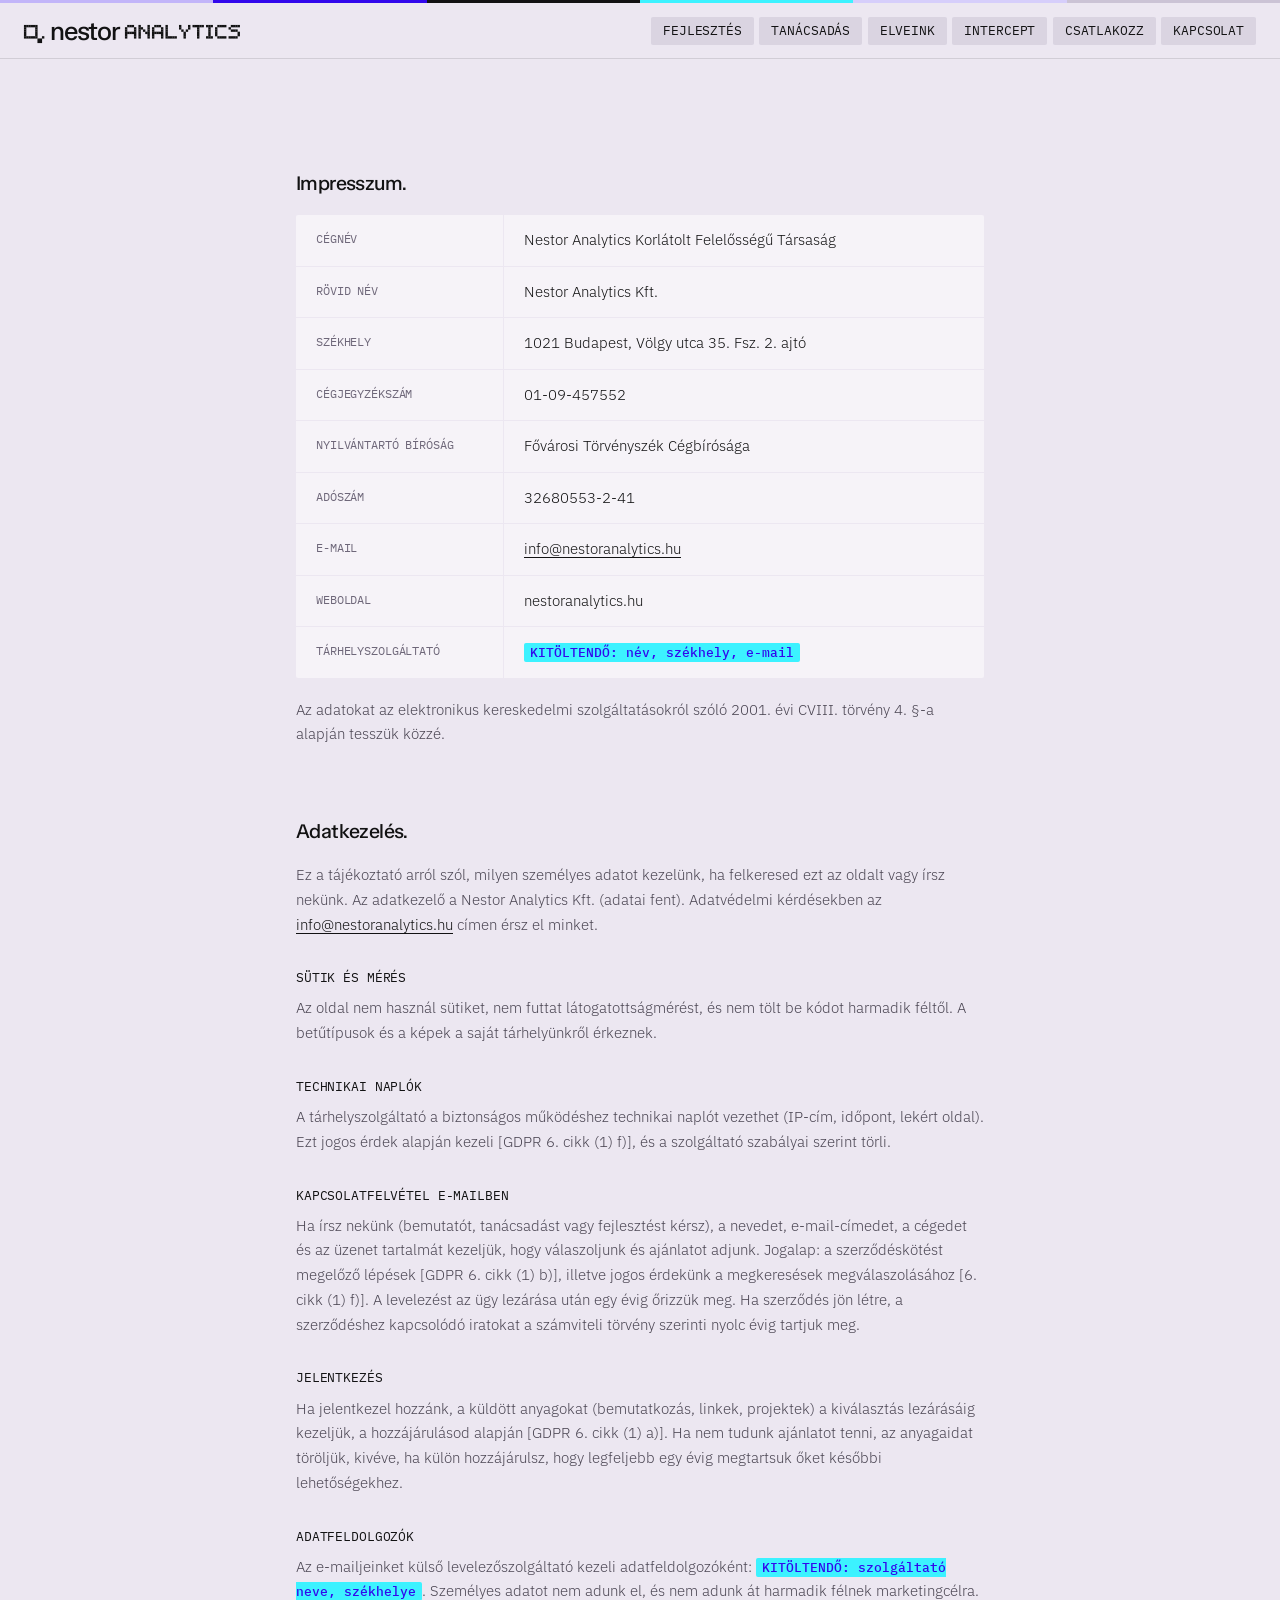
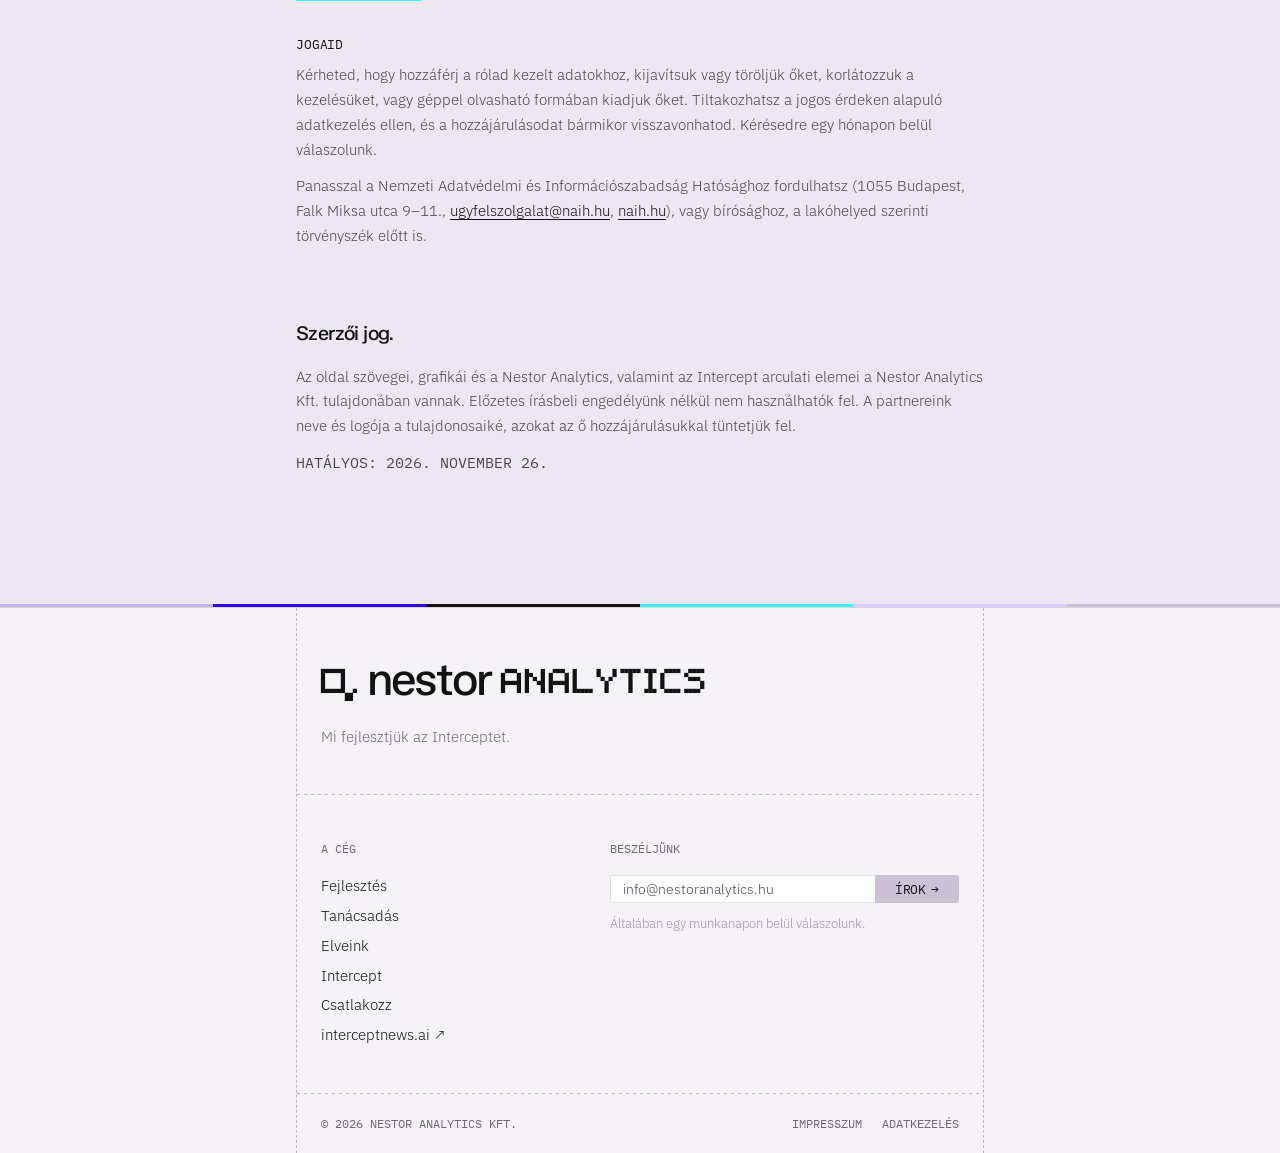
==== impresszum.html @ 0d9c0c04 "Nestor Analytics website preview Co-Authored-By: Claude Opus 5.5 <noreply@anthropic.com>" ====
<!doctype html>
<html lang="hu">
<head>
<meta charset="utf-8">
<meta name="robots" content="noindex, nofollow">
<meta name="viewport" content="width=device-width, initial-scale=1">
<title>Impresszum és adatkezelés · Nestor Analytics</title>
<meta name="description" content="A Nestor Analytics Kft. cégadatai, impresszuma és adatkezelési tájékoztatója.">
<link rel="icon" href="assets/nestor-mark.svg">
<style>
@font-face{font-family:"TASA Orbiter";src:url(assets/fonts/TASAOrbiter-Regular.ttf);font-weight:400}
@font-face{font-family:"TASA Orbiter";src:url(assets/fonts/TASAOrbiter-Medium.ttf);font-weight:500}
@font-face{font-family:"IBM Plex Sans";src:url(assets/fonts/IBMPlexSans-Light.ttf);font-weight:300}
@font-face{font-family:"IBM Plex Sans";src:url(assets/fonts/IBMPlexSans-Regular.ttf);font-weight:400}
@font-face{font-family:"IBM Plex Sans";src:url(assets/fonts/IBMPlexSans-Medium.ttf);font-weight:500}
@font-face{font-family:"IBM Plex Mono";src:url(assets/fonts/IBMPlexMono-Regular.ttf);font-weight:400}
@font-face{font-family:"IBM Plex Mono";src:url(assets/fonts/IBMPlexMono-Medium.ttf);font-weight:500}
@font-face{font-family:"Barlow";src:url(assets/fonts/Barlow-Medium.ttf);font-weight:500}
@font-face{font-family:"Barlow";src:url(assets/fonts/Barlow-SemiBold.ttf);font-weight:600}

:root{
  color-scheme:light;
  --page:#ECE7F1;          /* N300 lavender — the page ground */
  --card:#F6F3F8;          /* N200 */
  --white:#fff;
  --rule:#CBC3D5;          /* N400 */
  --chip:rgba(170,161,182,.28);
  --ink:#121213;           /* offblack */
  --ink-2:#4A4552;
  --ink-3:#6E6779;
  --ink-4:#9A93A6;
  --blue:#3208EC;
  --blue-bright:#2B00FF;
  --blue-100:#EBE6FD;--blue-200:#D6CEFB;--blue-300:#C2B5F9;--blue-500:#9984F6;--blue-700:#7052F2;
  --cyan:#3CF2FF;
  --display:"TASA Orbiter",system-ui,sans-serif;
  --sans:"IBM Plex Sans",system-ui,sans-serif;
  --mono:"IBM Plex Mono",ui-monospace,monospace;
  --col:43rem;            /* 40rem of content + 1.5rem gutters, as labs.baseten.co --content */
  --border:rgba(18,18,19,.12);
  --dash:rgba(18,18,19,.26);
  --hover:#F1EDF5;         /* between page and card, like Baseten #F0EFEB */
  --r:2px;
  --ease:cubic-bezier(.2,.7,.2,1);
}
*{box-sizing:border-box;margin:0;padding:0}
html{scroll-behavior:smooth;-webkit-text-size-adjust:100%}
body{background:var(--page);color:var(--ink);font:300 16px/1.5 var(--sans);-webkit-font-smoothing:antialiased;min-height:100vh;display:flex;flex-direction:column}
a{color:inherit}
::selection{background:var(--cyan);color:var(--blue)}
.col{width:100%;max-width:var(--col);margin:0 auto;padding:0 1.5rem}

/* ---------- colour stripe ---------- */
.stripe{display:grid;grid-template-columns:repeat(6,1fr);height:3px}
.stripe i:nth-child(1){background:var(--blue-300)}
.stripe i:nth-child(2){background:var(--blue)}
.stripe i:nth-child(3){background:var(--ink)}
.stripe i:nth-child(4){background:var(--cyan)}
.stripe i:nth-child(5){background:var(--blue-200)}
.stripe i:nth-child(6){background:var(--rule)}

/* ---------- header ---------- */
header{position:sticky;top:0;z-index:40;background:var(--page)}
.bar{display:flex;align-items:center;justify-content:space-between;gap:1rem;height:3.5rem;padding:0 1.5rem;border-bottom:1px solid transparent;transition:border-color .3s}
header.scrolled .bar{border-bottom-color:var(--border)}
.bar .mark{--F:26px;display:flex;opacity:0;transform:translateY(-4px);transition:opacity .35s var(--ease),transform .35s var(--ease);pointer-events:none}
header.scrolled .bar .mark{opacity:1;transform:none;pointer-events:auto}
.bar nav ul{display:flex;gap:.35rem;list-style:none}
.bar .btn,.intro .links .btn{padding:7.5px 12px}
.bar nav{opacity:0;transition:opacity .35s var(--ease);pointer-events:none}
header.scrolled .bar nav{opacity:1;pointer-events:auto}

/* ---------- buttons / chips ---------- */
.btn{display:inline-flex;align-items:center;gap:.3125rem;padding:7.5px 20px;border-radius:var(--r);font:400 13px/1 var(--mono);letter-spacing:-.01em;text-transform:uppercase;text-decoration:none;color:var(--ink);background:var(--white);border:0;cursor:pointer;transition:background .2s,color .2s}
.btn .arr{transition:transform .25s var(--ease)}
.btn:hover{background:var(--blue);color:var(--white)}
.btn:hover .arr{transform:translateX(3px)}
.btn.chip{background:var(--chip)}
.btn.chip:hover{background:var(--blue);color:#fff}
.btn.signal{background:var(--cyan);color:var(--blue);font-weight:500}
.btn.signal:hover{background:var(--blue);color:var(--cyan)}
.btn.ghost{background:transparent}
.btn.ghost:hover{background:var(--chip);color:var(--ink)}

/* ---------- hero ---------- */
.hero{padding:12.5rem 0 10rem}
.word{display:flex;align-items:flex-end;gap:calc(var(--F)*.22);user-select:none;text-decoration:none;color:var(--ink)}
.hero .word{--F:min(132px,10.3vw);justify-content:center;padding:0 1.5rem;margin-bottom:8rem}
.word .lc{font:500 var(--F)/1 var(--display);letter-spacing:-.045em;color:var(--ink);transform:translateY(calc(var(--F)*.03))}
.word svg{height:calc(var(--F)*.52);width:auto;display:block;overflow:visible;margin-bottom:calc(var(--F)*.185);flex:none}
.word svg.pm{height:calc(var(--F)*.52*8/6);margin-bottom:calc(var(--F)*(.185 - .52/3))}
.word svg rect{transform-box:fill-box;transform-origin:center}
.word .lc{flex:none}
.word svg rect{fill:var(--ink);transition:fill .5s}
.word svg rect.on{opacity:1}
.word svg rect.lit{fill:var(--blue)}
.word svg rect.sig{fill:var(--cyan)}
/* justified body text, with Hungarian hyphenation so the gaps stay even */
.intro p,.lede,.card .more p,.step .body,.pbody .l,.pcard span.plain{text-align:justify;hyphens:auto;-webkit-hyphens:auto}
.intro p{font-size:1.1875rem;line-height:1.5rem;letter-spacing:.0095px;color:rgba(18,18,19,.55);font-weight:300}
.intro p+p{margin-top:1.25rem}
.intro p a{color:rgba(18,18,19,.8);text-underline-offset:3px;text-decoration-thickness:1px;transition:color .2s}
.intro p a:hover{color:var(--blue)}
.intro .links{display:flex;flex-wrap:wrap;gap:.5rem;margin-top:2.5rem}

/* ---------- sections ---------- */
section.block{padding:6rem 0}
.title{font:500 1.25rem/1.2 var(--display);letter-spacing:-.03em;margin-bottom:1.25rem}
.lede{color:var(--ink-3);margin:-.25rem 0 2rem;font-size:15px;line-height:1.6}
/* section separator: a 1px dashed line that drifts sideways, as on labs.baseten.co */
.sep{height:1.5rem;position:relative;overflow:hidden}
.sep span{display:block;height:1px;margin-top:.75rem;width:200%;background-image:repeating-linear-gradient(to right,var(--dash) 0,var(--dash) .1875rem,transparent .1875rem,transparent .4375rem);animation:sepL 28s linear infinite}
.sep.rev span{animation-name:sepR}
@keyframes sepL{from{transform:translateX(0)}to{transform:translateX(-50%)}}
@keyframes sepR{from{transform:translateX(-50%)}to{transform:translateX(0)}}

/* work cards */
.cards{display:grid;gap:1px}
.card{background:var(--card);border-radius:var(--r);display:grid;grid-template-rows:auto 1fr auto;gap:1.5rem;min-height:9.6875rem;padding:20px 24px;text-decoration:none;cursor:pointer;border:0;text-align:left;font:inherit;color:inherit;width:100%;transition:background .25s}
.card:hover,.card[aria-expanded=true]{background:var(--hover)}
.card .top{display:flex;justify-content:space-between;align-items:flex-start}
.num{font:400 12px/1.5 var(--mono);letter-spacing:-.01em;color:rgba(18,18,19,.3)}
.thumbs{display:flex;gap:2px}
.thumbs canvas{width:16px;height:16px;image-rendering:pixelated;display:block}
.card h3{font:400 1.0625rem/1.25 var(--sans);letter-spacing:-.02em;align-self:end;transition:color .2s;margin-bottom:.5rem}
.card:hover h3{color:var(--blue)}
.card .sub{font-size:14.5px;line-height:1.5;color:var(--ink-3);margin-top:.35rem;max-width:34rem}
.card .sub b{font:500 11.5px/1 var(--mono);text-transform:uppercase;color:var(--blue);margin-right:.45rem;letter-spacing:.02em}
.meta{font:400 12px/1.3 var(--mono);letter-spacing:-.01em;text-transform:uppercase;color:rgba(18,18,19,.42);display:flex;gap:.5rem;align-items:center}
.meta .plus{margin-left:auto;font-size:15px;transition:transform .3s var(--ease);color:var(--ink-3)}
.card[aria-expanded=true] .plus{transform:rotate(45deg)}
.card .more{display:grid;grid-template-rows:0fr;transition:grid-template-rows .4s var(--ease)}
.card .more>div{overflow:hidden}
.card .more p{font-size:15px;line-height:1.6;color:var(--ink-2);max-width:34rem;padding-top:.25rem}
.card[aria-expanded=true] .more{grid-template-rows:1fr}
.after{margin-top:1.25rem}

/* principles timeline */
.tl{position:relative;padding-left:0}
.tl::before{content:"";position:absolute;left:19.5px;top:2.5rem;bottom:2.5rem;border-left:1px dashed var(--dash)}
.step{position:relative;display:grid;grid-template-columns:2.5rem 1fr;gap:1.25rem;padding:0 0 9rem}
.step:last-child{padding-bottom:3rem}
.badge{width:2.5rem;height:2.5rem;display:flex;align-items:center;justify-content:center;background:var(--rule);font:400 12px/1 var(--mono);color:var(--ink-3);position:relative;z-index:1;border-radius:var(--r);transition:background .35s,color .35s}
.step.active .badge{background:var(--cyan);color:var(--blue);font-weight:500}
.step h4{font:400 16px/1.4 var(--mono);text-transform:uppercase;letter-spacing:-.01em;color:var(--ink-4);padding-top:.55rem;transition:color .35s}
.step.active h4{color:var(--ink)}
.step .body{font-size:1.0625rem;line-height:1.65;color:var(--ink-2);max-width:27rem;margin-top:1.25rem;min-height:7rem}
.step .body span{opacity:0;filter:blur(3px);transition:opacity .45s,filter .45s;display:inline}
.step.active .body span{opacity:1;filter:none}

/* partners */
.partners{display:grid;grid-template-columns:repeat(3,1fr);gap:1px}
.pcard{background:var(--card);border-radius:var(--r);padding:20px 24px;min-height:9.6875rem;display:flex;flex-direction:column;justify-content:space-between;transition:background .25s}
.pcard:hover{background:var(--hover)}
.pcard b{font:400 13px/1.35 var(--mono);text-transform:uppercase;letter-spacing:-.01em}
.pcard span{font:400 12px/1 var(--mono);text-transform:uppercase;color:var(--ink-4)}
.jobs{display:grid;grid-template-columns:1fr 1fr;gap:1px}
/* partner cards: small black mark on top, name and field below */
.plogo{display:flex;align-items:flex-start;height:40px}
.plogo img{display:block;width:auto}
.solid{filter:brightness(0)}
.knock{filter:grayscale(1) contrast(12);mix-blend-mode:multiply}
.crop{display:block;height:calc(var(--dh)*1px);width:calc(var(--dh)*var(--cw)/var(--ch)*1px);background-image:var(--src);background-repeat:no-repeat;
  background-size:calc(var(--w)*var(--dh)/var(--ch)*1px) auto;background-position:calc(var(--x)*var(--dh)/var(--ch)*-1px) calc(var(--y)*var(--dh)/var(--ch)*-1px)}
.pname{display:flex;flex-direction:column;gap:.5rem}
.pcard .pname span{line-height:1.35}
.pmore{grid-column:1/-1;flex-direction:row;align-items:flex-end;justify-content:space-between;gap:2rem}
/* one square per organisation we have worked with: a quiet crowd, now and then one lights up */
.pfield{display:grid;grid-auto-rows:6px;gap:4px;flex:none}
.pfield i{display:block;width:6px;height:6px;border-radius:1px;background:rgba(18,18,19,.09);transition:background-color .6s}
.pfield i.t1{background:rgba(18,18,19,.18)}
.pfield i.t2{background:rgba(18,18,19,.36)}
.pfield i.t3{background:var(--ink)}
.pfield i.on{background:var(--blue);transition:none}
.pfield i.sig{background:var(--cyan);transition:none}
.pplus{display:grid;grid-template-columns:repeat(3,6px);grid-template-rows:repeat(3,6px);height:40px;align-content:start}
.pplus b{background:var(--ink)}
.pplus b:nth-child(1){grid-area:1/2}.pplus b:nth-child(2){grid-area:2/1}.pplus b:nth-child(3){grid-area:2/2;background:var(--blue)}.pplus b:nth-child(4){grid-area:2/3}.pplus b:nth-child(5){grid-area:3/2}
.jobs a.pcard{text-decoration:none;color:inherit}
.jobs a.pcard:hover b{color:var(--blue)}
.pcard span.plain{font:300 14.5px/1.5 var(--sans);text-transform:none;color:var(--ink-2)}
/* consulting card: one price, one line, one button */
.cons{background:var(--white);border-radius:var(--r);margin:0 -1.5rem;padding:24px 36px 32px;position:relative}
.ctop{display:flex;justify-content:space-between;align-items:center;font:400 12px/1 var(--mono);text-transform:uppercase;color:var(--ink-3)}
.cpx{display:grid;grid-template-columns:8px 8px;grid-template-rows:8px 8px;gap:0}
.cpx b{background:var(--ink)}
.cpx b:nth-child(1){grid-area:1/1}.cpx b:nth-child(2){grid-area:2/2;background:var(--blue)}.cpx b:nth-child(3){display:none}
.cprice{display:flex;align-items:baseline;gap:.5rem;margin:2.75rem 0 1rem}
.cprice strong{font:500 4.25rem/1 var(--display);letter-spacing:-.04em}
.cprice span{font:400 14px/1 var(--mono);color:var(--ink-3)}
.cdesc{font-size:15px;line-height:1.6;color:var(--ink-2);max-width:30rem}
.cmain{display:grid;grid-template-columns:1fr auto;gap:2rem;align-items:center;padding-bottom:1.75rem;border-bottom:1px solid var(--border);margin-bottom:1.25rem}
.route{width:272px;height:120px;display:block;shape-rendering:crispEdges}
.route rect{fill:var(--ink)}
.route rect.t1{fill:rgba(18,18,19,.28)}
.route rect.t2{fill:rgba(18,18,19,.55)}
.route rect.ln{fill:var(--blue)}
.route rect.dot{fill:var(--cyan)}
.cbtn{width:100%;justify-content:space-between;padding:11px 20px}

/* product block */
.prod{max-width:58rem;margin:0 auto;padding:0 1.5rem}
.panel{background:var(--white);border-radius:var(--r);overflow:hidden}
.phead{background:var(--blue);color:#fff;position:relative;display:flex;justify-content:space-between;align-items:center;gap:1.5rem;padding:56px 36px}
.phead .px{position:absolute;width:8px;height:8px;background:var(--cyan)}
.phead .px.a{top:12px;left:12px}.phead .px.b{bottom:12px;right:12px}
.phead h3{font:500 1.25rem/1.2 var(--display);letter-spacing:-.03em}
.phead p{font-size:14px;color:rgba(255,255,255,.75);margin-top:.5rem}
.phead .btn{background:#fff;color:var(--blue)}
.phead .btn:hover{background:var(--cyan)}
.pstripe{display:grid;grid-template-columns:1fr 1fr 1fr 1fr 1fr 1fr;height:3px}
.pstripe i:nth-child(2){background:var(--cyan)}.pstripe i:nth-child(5){background:var(--blue-300)}
.pbody{display:grid;grid-template-columns:1fr 1fr}
.pbody .l{padding:32px 36px;font-size:15px;line-height:1.65;color:var(--ink-2);border-right:1px solid var(--page)}
.spec{display:grid;grid-template-columns:9rem 1fr}
.spec dt,.spec dd{padding:1rem 1.25rem;border-bottom:1px solid var(--page);font-size:14.5px}
.spec dt{font:400 12px/1.5 var(--mono);text-transform:uppercase;color:var(--ink-3);border-right:1px solid var(--page);padding-top:1.15rem}
.spec dd{color:var(--ink);line-height:1.55}
.lnote{display:block;margin-top:1rem;font:400 12px/1.5 var(--mono);text-transform:uppercase;color:var(--ink-3)}
.stack{display:flex;flex-wrap:wrap;gap:.35rem;margin-top:.9rem}
.stack span{font:400 11.5px/1 var(--mono);padding:.35rem .5rem;border-radius:var(--r);background:var(--page);color:var(--ink-2)}
.pfoot{grid-column:2;display:flex;gap:.5rem;padding:16px 20px}

/* ---------- Intercept block: a small copy of the interceptnews.ai hero (Blue field of 20 px tiles,
   white wordmark, TASA headline, white pill with the pixel arrow), sized to this page's frame ---------- */
.ix{position:relative;background:var(--blue);color:#fff;border-radius:var(--r);overflow:hidden;padding:32px 40px 40px;min-height:34rem;display:flex;flex-direction:column}
.ix-field{position:absolute;inset:0;width:100%;height:100%;display:block}
.ix>*:not(.ix-field){position:relative}
.ix-top{display:flex;align-items:center;justify-content:space-between}
.ix-logo{height:20px;width:auto;display:block}
.ix-site{font:500 12px/1 var(--mono);text-transform:uppercase;letter-spacing:.02em;color:rgba(255,255,255,.75);text-decoration:none}
.ix-site:hover{color:#fff}
.ix-h{font:500 clamp(2.6rem,7.4vw,4.75rem)/.92 var(--display);letter-spacing:-.05em;margin:auto 0 0;padding-top:4rem}
.ix-bottom{display:flex;align-items:flex-end;justify-content:space-between;gap:2rem;margin-top:2.5rem}
.ix-bottom p{font-size:15px;line-height:1.5;max-width:25rem;color:#fff}
.ix-pill{display:inline-flex;align-items:center;gap:12px;flex:none;background:#fff;color:var(--blue);height:44px;padding:0 26px;border-radius:999px;font:600 15px/1 "Barlow",var(--sans);text-transform:uppercase;letter-spacing:.02em;text-decoration:none;transition:background .2s}
.ix-pill:hover{background:var(--cyan)}
.px-arrow{fill:currentColor}

/* ---------- footer ---------- */
footer{margin-top:6rem}
.fgrid{border-top:1px solid var(--border);background:var(--card)}
.fcol{max-width:var(--col);margin:0 auto;border-left:1px dashed var(--dash);border-right:1px dashed var(--dash)}
.frow{padding:48px 24px;background-image:repeating-linear-gradient(to right,var(--dash) 0,var(--dash) .1875rem,transparent .1875rem,transparent .4375rem);background-size:100% 1px;background-repeat:no-repeat;background-position:bottom}
.frow:last-child{background-image:none}
.flogo .ftag{margin-top:24px}
.flogo .word{--F:min(46px,8.4vw)}
.ftag{color:var(--ink-3);font-size:14.5px}
.fcols{display:grid;grid-template-columns:2fr 3fr;gap:56px}
.fcols h5{font:400 12px/1 var(--mono);text-transform:uppercase;color:var(--ink-3);margin-bottom:1.25rem}
.fcols ul{list-style:none;display:grid;gap:.5rem;font-size:14.5px}
.fcols ul a{text-decoration:none;transition:color .2s}
.fcols ul a:hover{color:var(--blue)}
.mailrow{display:flex}
.mailrow a.addr{flex:1;display:flex;align-items:center;padding:0 .75rem;background:var(--white);border:1px solid var(--border);border-right:0;border-radius:var(--r) 0 0 var(--r);font-size:14px;text-decoration:none;color:var(--ink-2)}
.mailrow .btn{background:var(--rule);border-radius:0 var(--r) var(--r) 0}
.mailrow .btn:hover{background:var(--blue)}
.fnote{font-size:12.5px;color:var(--ink-4);margin-top:.65rem}
.flegal{display:flex;gap:1.25rem}
.flegal a{text-decoration:none;color:inherit}
.flegal a:hover{color:var(--blue)}
.fbot{padding-top:24px;padding-bottom:24px;display:flex;justify-content:space-between;font:400 11.5px/1 var(--mono);text-transform:uppercase;color:var(--ink-3)}

/* reveal on scroll */
.rv{opacity:0;transform:translateY(14px);transition:opacity .7s var(--ease),transform .7s var(--ease)}
.rv.in{opacity:1;transform:none}

@media (max-width:720px){
  .hero{padding:3.125rem 0 4rem}
  .fcols{gap:40px}
  .hero .word{margin-bottom:3.5rem}
  .cons{padding:20px 24px 24px}
  .bar nav{display:none}
  .partners,.jobs{grid-template-columns:1fr}
  .pmore{grid-column:auto;flex-direction:column;align-items:stretch}
  .ix{padding:24px 22px 26px;min-height:30rem}
  .ix-bottom{flex-direction:column;align-items:flex-start;gap:1.25rem}
  .cons{padding:1.4rem 1.5rem 1.5rem}
  .cmain{grid-template-columns:1fr;gap:1.5rem}
  .route{width:100%;height:auto;grid-row:1}
  .pcard{min-height:6.5rem}
  .phead{flex-direction:column;align-items:flex-start;padding:3rem 1.5rem}
  .pbody{grid-template-columns:1fr}
  .pbody .l{border-right:0;border-bottom:1px solid var(--page);padding:1.5rem}
  .spec{grid-template-columns:7.5rem 1fr}
  .pfoot{grid-column:1;flex-wrap:wrap}
  .fcols{grid-template-columns:1fr}
  .step{padding-bottom:5rem}
  .intro p{font-size:1.0625rem}
}
@media (prefers-reduced-motion:reduce){
  .sep span{animation:none}

  *{transition:none!important;scroll-behavior:auto!important}
  .rv{opacity:1;transform:none}
  .step .body span{opacity:1;filter:none}
}
</style>

<style>
.legal{padding:7rem 0 2rem}
.legal h1{font:500 1.25rem/1.2 var(--display);letter-spacing:-.03em;margin-bottom:1.25rem}
.legal h2{font:500 1.25rem/1.2 var(--display);letter-spacing:-.03em;margin:4.5rem 0 1.25rem}
.legal h3{font:400 13px/1.35 var(--mono);text-transform:uppercase;letter-spacing:-.01em;margin:2rem 0 .6rem}
.legal p,.legal li{font-size:15px;line-height:1.65;color:var(--ink-2)}
.legal p+p{margin-top:.75rem}
.legal ul{padding-left:1.1rem;margin-top:.5rem}
.legal a{color:var(--ink);text-underline-offset:3px}
.legal a:hover{color:var(--blue)}
.ltab{display:grid;grid-template-columns:13rem 1fr;background:var(--card);border-radius:var(--r)}
.ltab dt,.ltab dd{padding:14px 20px;border-bottom:1px solid var(--page)}
.ltab dt{font:400 12px/1.6 var(--mono);text-transform:uppercase;letter-spacing:-.01em;color:var(--ink-3);border-right:1px solid var(--page)}
.ltab dd{font-size:15px;line-height:1.5}
.ltab dt:nth-last-of-type(1),.ltab dd:last-of-type{border-bottom:0}
.todo{background:var(--cyan);color:var(--blue);padding:1px 6px;border-radius:2px;font:500 13px/1.5 var(--mono)}
.updated{font:400 12px/1 var(--mono);text-transform:uppercase;color:var(--ink-4);margin-top:3.5rem}
@media (max-width:720px){.legal{padding:4rem 0 1rem}.ltab{grid-template-columns:1fr}.ltab dt{border-right:0;border-bottom:0;padding-bottom:0}}
</style>
</head>
<body>
<header id="hdr" class="scrolled">
  <div class="stripe"><i></i><i></i><i></i><i></i><i></i><i></i></div>
  <div class="bar">
    <a class="mark word" href="index.html" aria-label="Nestor Analytics — vissza az elejére"><svg class="pm" aria-hidden="true"></svg><span class="lc" aria-hidden="true">nestor</span><svg class="pa" aria-hidden="true"></svg></a>
    <nav aria-label="Fő navigáció"><ul>
      <li><a class="btn chip" href="index.html#megoldasok">Fejlesztés</a></li>
      <li><a class="btn chip" href="index.html#tanacsadas">Tanácsadás</a></li>
      <li><a class="btn chip" href="index.html#elveink">Elveink</a></li>
      <li><a class="btn chip" href="index.html#intercept">Intercept</a></li>
      <li><a class="btn chip" href="index.html#csatlakozz">Csatlakozz</a></li>
      <li><a class="btn chip" href="index.html#kapcsolat">Kapcsolat</a></li>
    </ul></nav>
  </div>
</header>
<main id="top">
  <article class="legal col">
    <h1>Impresszum.</h1>
    <dl class="ltab">
      <dt>Cégnév</dt><dd>Nestor Analytics Korlátolt Felelősségű Társaság</dd>
      <dt>Rövid név</dt><dd>Nestor Analytics Kft.</dd>
      <dt>Székhely</dt><dd>1021 Budapest, Völgy utca 35. Fsz. 2. ajtó</dd>
      <dt>Cégjegyzékszám</dt><dd>01-09-457552</dd>
      <dt>Nyilvántartó bíróság</dt><dd>Fővárosi Törvényszék Cégbírósága</dd>
      <dt>Adószám</dt><dd>32680553-2-41</dd>
      <dt>E-mail</dt><dd><a href="mailto:info@nestoranalytics.hu">info@nestoranalytics.hu</a></dd>
      <dt>Weboldal</dt><dd>nestoranalytics.hu</dd>
      <dt>Tárhelyszolgáltató</dt><dd><span class="todo">KITÖLTENDŐ: név, székhely, e-mail</span></dd>
    </dl>
    <p style="margin-top:1.25rem">Az adatokat az elektronikus kereskedelmi szolgáltatásokról szóló 2001. évi CVIII. törvény 4. §-a alapján tesszük közzé.</p>

    <h2 id="adatkezeles">Adatkezelés.</h2>
    <p>Ez a tájékoztató arról szól, milyen személyes adatot kezelünk, ha felkeresed ezt az oldalt vagy írsz nekünk. Az adatkezelő a Nestor Analytics Kft. (adatai fent). Adatvédelmi kérdésekben az <a href="mailto:info@nestoranalytics.hu">info@nestoranalytics.hu</a> címen érsz el minket.</p>

    <h3>Sütik és mérés</h3>
    <p>Az oldal nem használ sütiket, nem futtat látogatottságmérést, és nem tölt be kódot harmadik féltől. A betűtípusok és a képek a saját tárhelyünkről érkeznek.</p>

    <h3>Technikai naplók</h3>
    <p>A tárhelyszolgáltató a biztonságos működéshez technikai naplót vezethet (IP-cím, időpont, lekért oldal). Ezt jogos érdek alapján kezeli [GDPR 6. cikk (1) f)], és a szolgáltató szabályai szerint törli.</p>

    <h3>Kapcsolatfelvétel e-mailben</h3>
    <p>Ha írsz nekünk (bemutatót, tanácsadást vagy fejlesztést kérsz), a nevedet, e-mail-címedet, a cégedet és az üzenet tartalmát kezeljük, hogy válaszoljunk és ajánlatot adjunk. Jogalap: a szerződéskötést megelőző lépések [GDPR 6. cikk (1) b)], illetve jogos érdekünk a megkeresések megválaszolásához [6. cikk (1) f)]. A levelezést az ügy lezárása után egy évig őrizzük meg. Ha szerződés jön létre, a szerződéshez kapcsolódó iratokat a számviteli törvény szerinti nyolc évig tartjuk meg.</p>

    <h3>Jelentkezés</h3>
    <p>Ha jelentkezel hozzánk, a küldött anyagokat (bemutatkozás, linkek, projektek) a kiválasztás lezárásáig kezeljük, a hozzájárulásod alapján [GDPR 6. cikk (1) a)]. Ha nem tudunk ajánlatot tenni, az anyagaidat töröljük, kivéve, ha külön hozzájárulsz, hogy legfeljebb egy évig megtartsuk őket későbbi lehetőségekhez.</p>

    <h3>Adatfeldolgozók</h3>
    <p>Az e-mailjeinket külső levelezőszolgáltató kezeli adatfeldolgozóként: <span class="todo">KITÖLTENDŐ: szolgáltató neve, székhelye</span>. Személyes adatot nem adunk el, és nem adunk át harmadik félnek marketingcélra.</p>

    <h3>Jogaid</h3>
    <p>Kérheted, hogy hozzáférj a rólad kezelt adatokhoz, kijavítsuk vagy töröljük őket, korlátozzuk a kezelésüket, vagy géppel olvasható formában kiadjuk őket. Tiltakozhatsz a jogos érdeken alapuló adatkezelés ellen, és a hozzájárulásodat bármikor visszavonhatod. Kérésedre egy hónapon belül válaszolunk.</p>
    <p>Panasszal a Nemzeti Adatvédelmi és Információszabadság Hatósághoz fordulhatsz (1055 Budapest, Falk Miksa utca 9–11., <a href="mailto:ugyfelszolgalat@naih.hu">ugyfelszolgalat@naih.hu</a>, <a href="https://naih.hu" target="_blank" rel="noopener">naih.hu</a>), vagy bírósághoz, a lakóhelyed szerinti törvényszék előtt is.</p>

    <h2 id="szerzoi-jog">Szerzői jog.</h2>
    <p>Az oldal szövegei, grafikái és a Nestor Analytics, valamint az Intercept arculati elemei a Nestor Analytics Kft. tulajdonában vannak. Előzetes írásbeli engedélyünk nélkül nem használhatók fel. A partnereink neve és logója a tulajdonosaiké, azokat az ő hozzájárulásukkal tüntetjük fel.</p>

    <p class="updated">Hatályos: 2026. november 26.</p>
  </article>
</main>
<!-- ======= footer ======= -->
<footer id="kapcsolat">
  <div class="stripe"><i></i><i></i><i></i><i></i><i></i><i></i></div>
  <div class="fgrid">
    <div class="fcol">
      <div class="frow flogo"><span class="word" role="img" aria-label="Nestor Analytics"><svg class="pm" aria-hidden="true"></svg><span class="lc" aria-hidden="true">nestor</span><svg class="pa" aria-hidden="true"></svg></span><p class="ftag">Mi fejlesztjük az Interceptet.</p></div>
      <div class="frow fcols">
        <div>
          <h5>A cég</h5>
          <ul>
            <li><a href="index.html#megoldasok">Fejlesztés</a></li>
            <li><a href="index.html#tanacsadas">Tanácsadás</a></li>
            <li><a href="index.html#elveink">Elveink</a></li>
            <li><a href="index.html#intercept">Intercept</a></li>
            <li><a href="index.html#csatlakozz">Csatlakozz</a></li>
            <li><a href="https://interceptnews.ai" target="_blank" rel="noopener">interceptnews.ai ↗</a></li>
          </ul>
        </div>
        <div>
          <h5>Beszéljünk</h5>
          <div class="mailrow">
            <a class="addr" href="mailto:info@nestoranalytics.hu">info@nestoranalytics.hu</a>
            <a class="btn" href="mailto:info@nestoranalytics.hu">Írok <span class="arr">→</span></a>
          </div>
          <p class="fnote">Általában egy munkanapon belül válaszolunk.</p>
        </div>
      </div>
      <div class="frow fbot"><span>© 2026 Nestor Analytics Kft.</span><span class="flegal"><a href="impresszum.html">Impresszum</a><a href="impresszum.html#adatkezeles">Adatkezelés</a></span></div>
    </div>
  </div>
</footer>
<script>
/* ---------- pixel wordmark ---------- */
const G={
 A:["01110","10001","10001","11111","10001","10001"],
 N:["10001","11001","10101","10011","10001","10001"],
 L:["10000","10000","10000","10000","10000","11111"],
 Y:["10001","10001","01010","00100","00100","00100"],
 T:["11111","00100","00100","00100","00100","00100"],
 I:["111","010","010","010","010","111"],
 C:["01111","10000","10000","10000","10000","01111"],
 S:["01111","10000","01110","00001","00001","11110"]
};
const reduce=matchMedia('(prefers-reduced-motion: reduce)').matches;
const NS='http://www.w3.org/2000/svg';
/* The mark is the original Nestor logo, unchanged. Its artwork is already a pixel grid:
   with s = frame stroke, the frame is 6s × 6s with a 4s hole, the tail is a 2s square hanging
   diagonally off the bottom-right corner, and the small square is 1s, at column 8, row 5.
   The letters use the same cell, 6 rows tall, so the frame is exactly the x-height. */
const MARK=[];
const RING=[];for(let x=0;x<6;x++)RING.push([x,0]);for(let y=1;y<6;y++)RING.push([5,y]);for(let x=4;x>=0;x--)RING.push([x,5]);for(let y=4;y>0;y--)RING.push([0,y]);
RING.forEach(([x,y])=>MARK.push([x,y,1,'ring']));
MARK.push([6,6,2,'tail']);MARK.push([8,5,1,'emit']);
function cellsFor(word){const out=[];let x=0;
  for(const ch of word){const g=G[ch];g.forEach((row,y)=>[...row].forEach((b,i)=>{if(b==='1')out.push([x+i,y,1])}));x+=g[0].length+1}
  return {cells:out,w:x-1,h:6}}
function draw(svg,cells,w,h){const rs=[];
  cells.forEach(([x,y,s,c])=>{const r=document.createElementNS(NS,'rect');
    r.setAttribute('x',x-.03);r.setAttribute('y',y-.03);r.setAttribute('width',s+.06);r.setAttribute('height',s+.06);
    if(c)r.classList.add(c);svg.appendChild(r);rs.push(r)});
  svg.setAttribute('viewBox',`0 0 ${w} ${h}`);return rs}
const AN=cellsFor('ANALYTICS');
document.querySelectorAll('.word').forEach(wd=>{
  wd._m=draw(wd.querySelector('.pm'),MARK,9,8);
  wd._a=draw(wd.querySelector('.pa'),AN.cells,AN.w,AN.h);
});

</script>
</body>
</html>
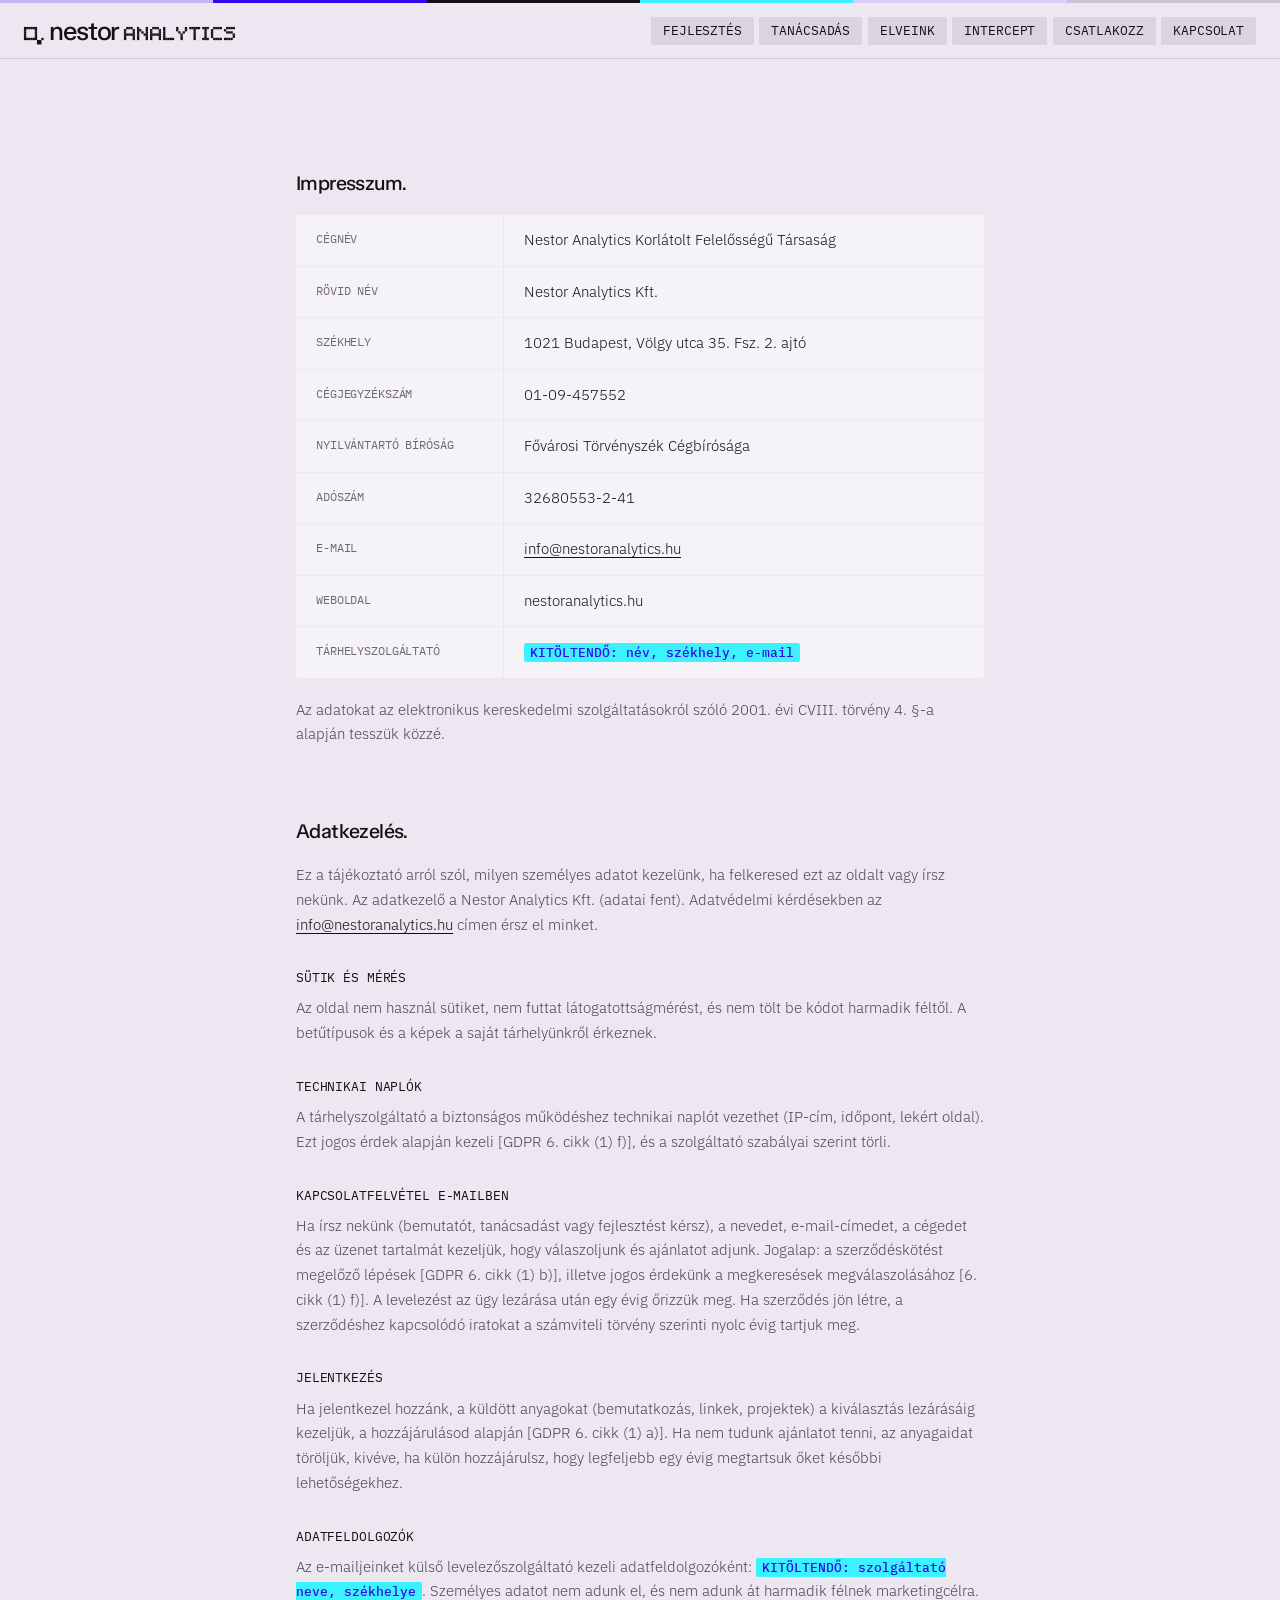
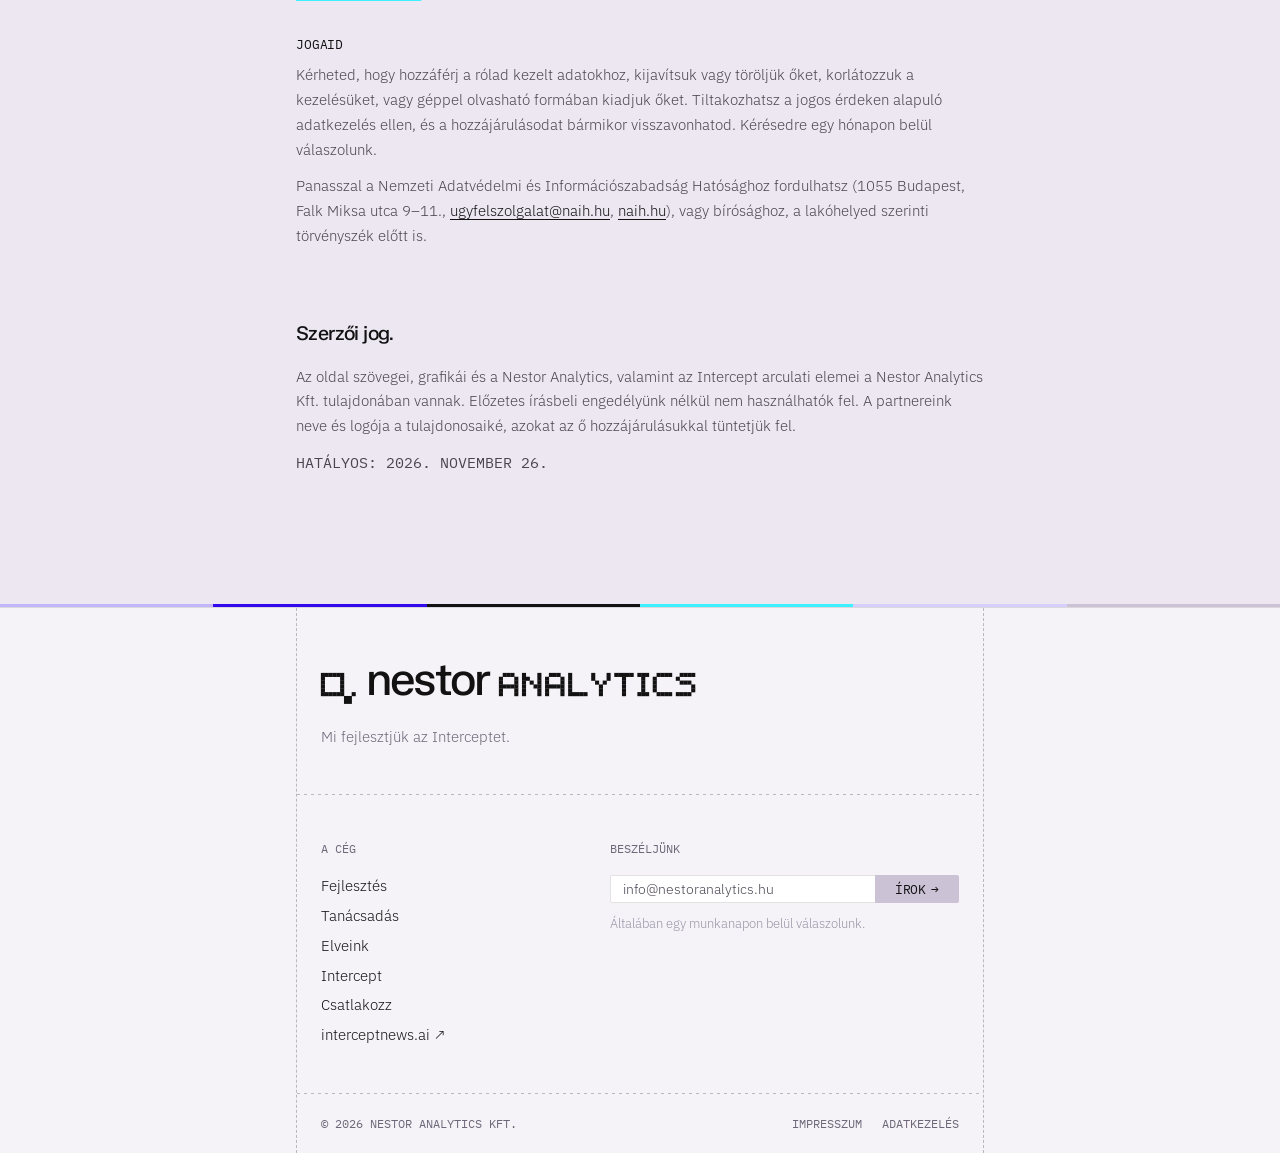
==== commit e7cc47df: "Align pixel letters and mark to the nestor baseline and x-height Co-Authored-By: Claude Opus 5.5 <no" ====
--- a/impresszum.html
+++ b/impresszum.html
@@ -87,8 +87,12 @@
 .word{display:flex;align-items:flex-end;gap:calc(var(--F)*.22);user-select:none;text-decoration:none;color:var(--ink)}
 .hero .word{--F:min(132px,10.3vw);justify-content:center;padding:0 1.5rem;margin-bottom:8rem}
 .word .lc{font:500 var(--F)/1 var(--display);letter-spacing:-.045em;color:var(--ink);transform:translateY(calc(var(--F)*.03))}
-.word svg{height:calc(var(--F)*.52);width:auto;display:block;overflow:visible;margin-bottom:calc(var(--F)*.185);flex:none}
-.word svg.pm{height:calc(var(--F)*.52*8/6);margin-bottom:calc(var(--F)*(.185 - .52/3))}
+/* measured on TASA Orbiter 500: x-height = .502 em; with line-height 1 and the .03 em nudge the
+   baseline sits .1275 em above the line box bottom. The pixel letters are exactly one x-height
+   tall and stand on the baseline; the mark's frame does too, its tail hangs two cells below. */
+.word{--xh:.502;--bl:.1275}
+.word svg{height:calc(var(--F)*var(--xh));width:auto;display:block;overflow:visible;margin-bottom:calc(var(--F)*var(--bl));flex:none}
+.word svg.pm{height:calc(var(--F)*var(--xh)*8/6);margin-bottom:calc(var(--F)*(var(--bl) - var(--xh)/3))}
 .word svg rect{transform-box:fill-box;transform-origin:center}
 .word .lc{flex:none}
 .word svg rect{fill:var(--ink);transition:fill .5s}
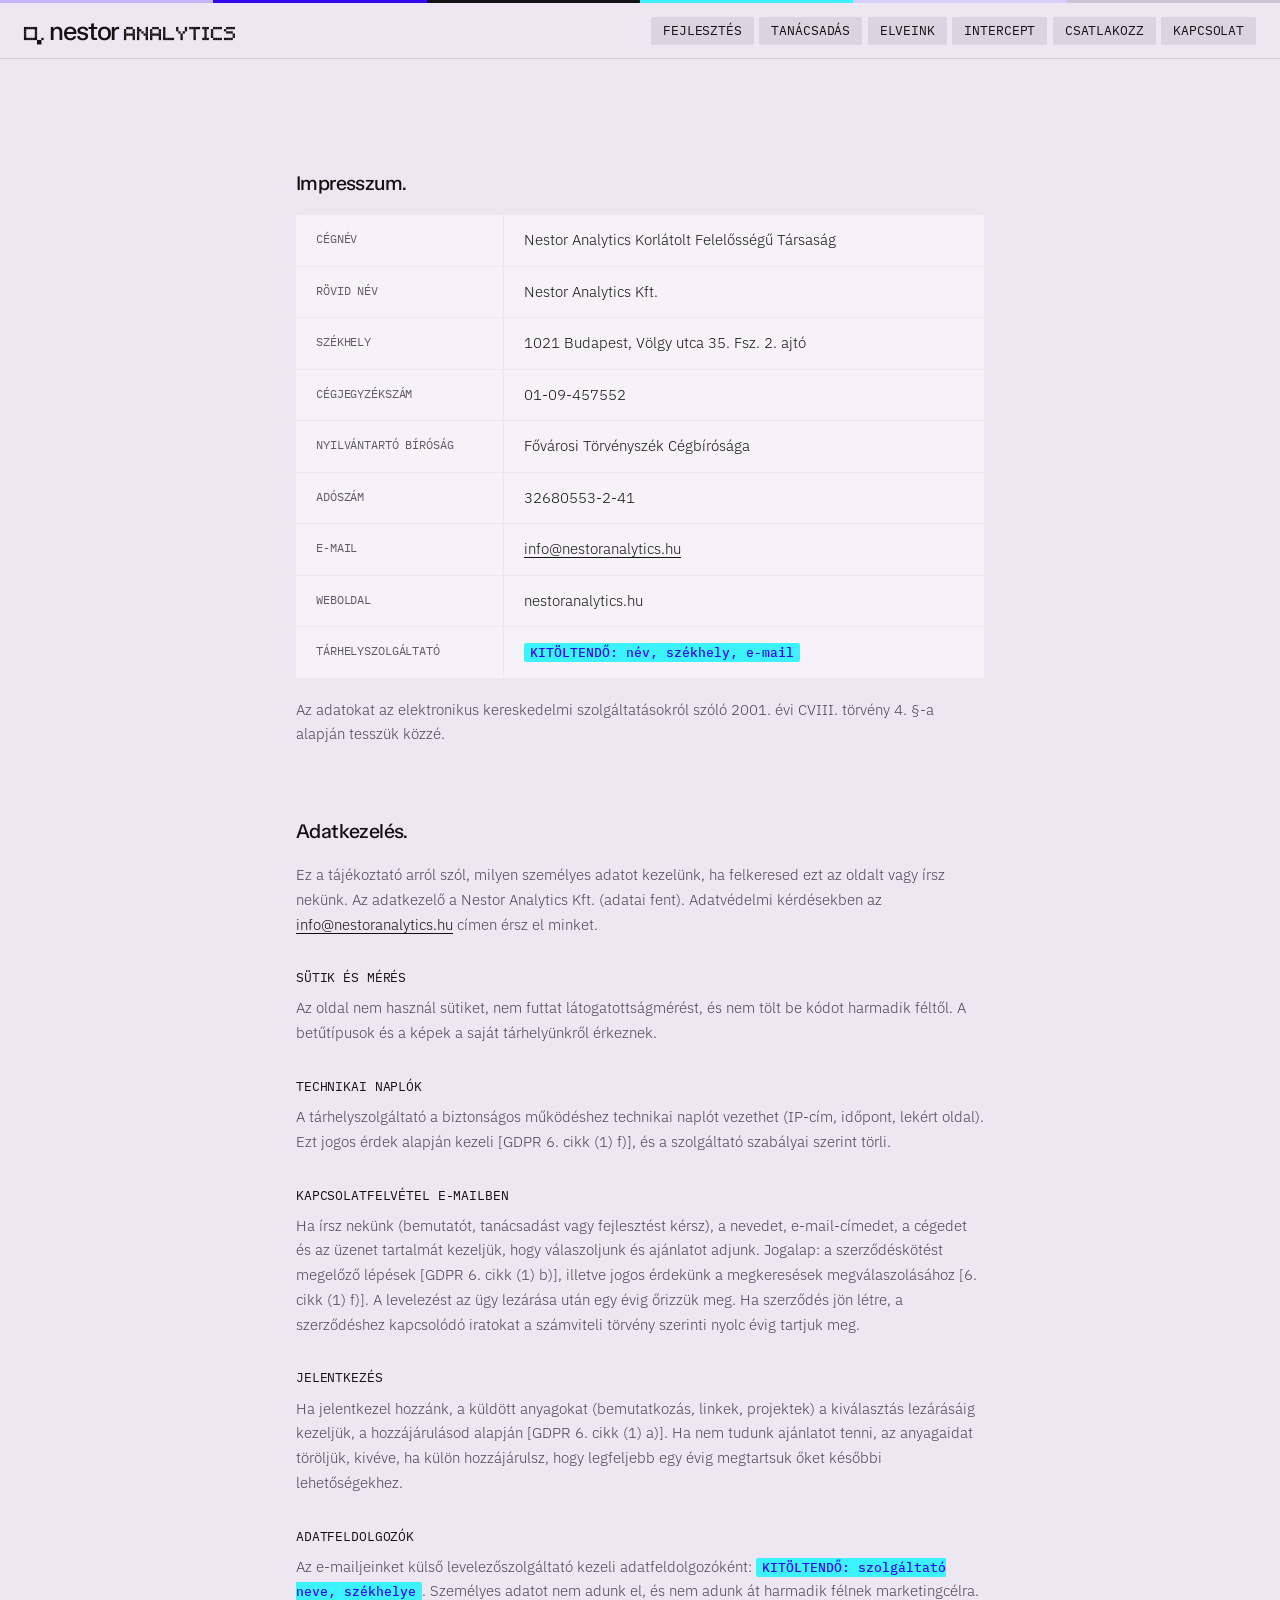
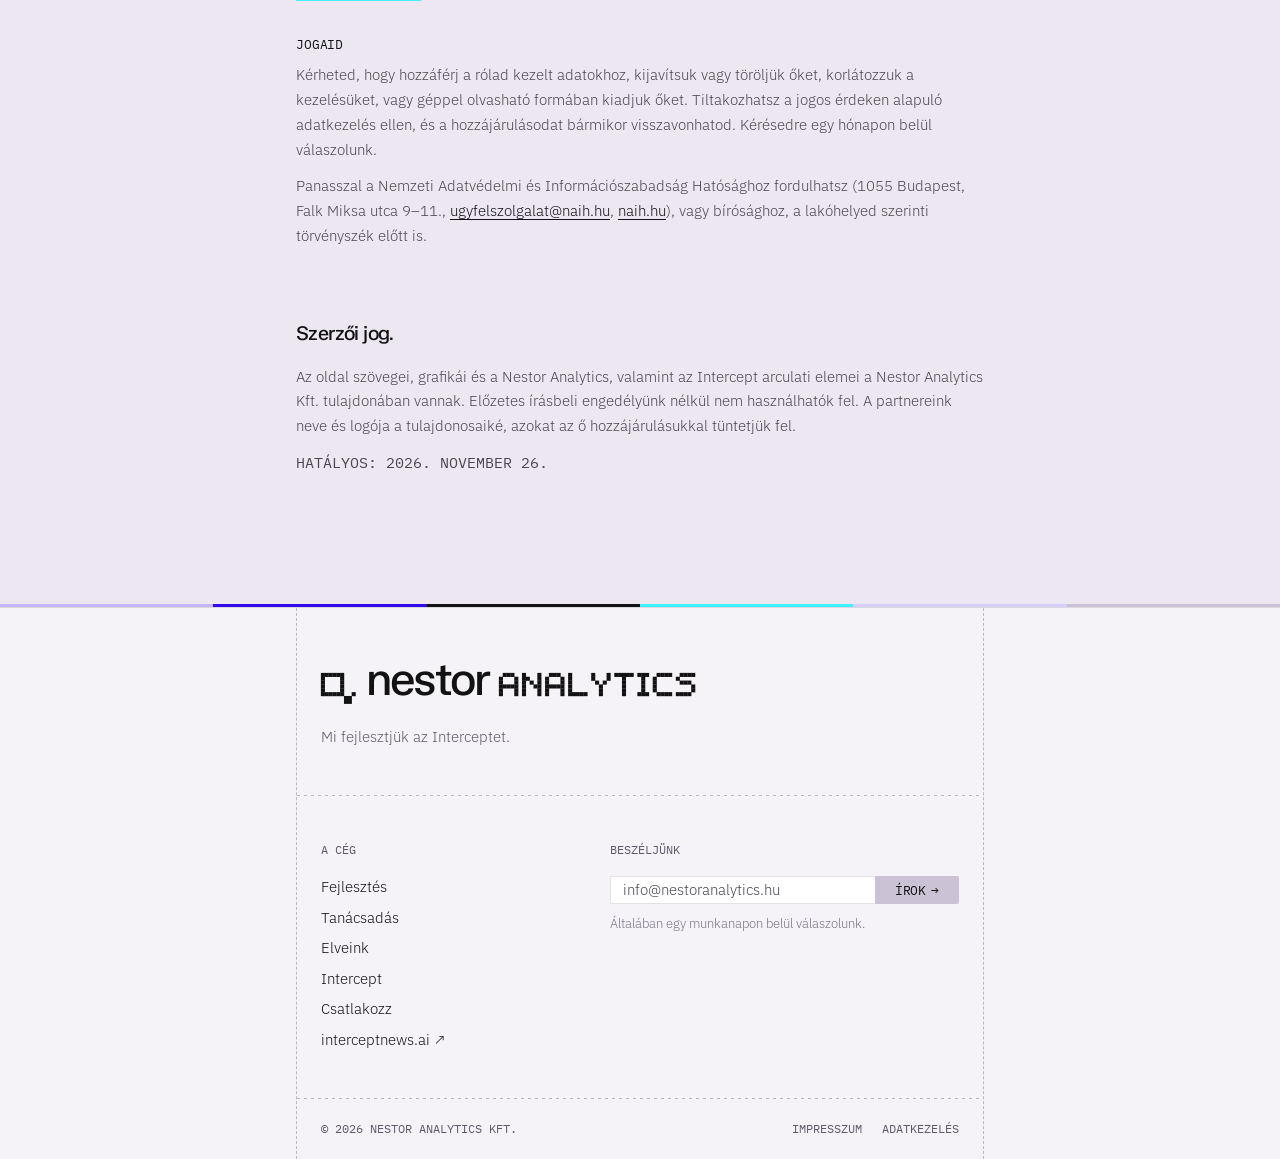
==== commit c939128e: "Design pass, new pixel icons, partners above consulting Co-Authored-By: Claude Opus 5.5 <noreply@ant" ====
--- a/impresszum.html
+++ b/impresszum.html
@@ -7,6 +7,12 @@
 <title>Impresszum és adatkezelés · Nestor Analytics</title>
 <meta name="description" content="A Nestor Analytics Kft. cégadatai, impresszuma és adatkezelési tájékoztatója.">
 <link rel="icon" href="assets/nestor-mark.svg">
+<meta property="og:title" content="Impresszum · Nestor Analytics">
+<meta property="og:description" content="Magyar fejlesztőcsapat, az Intercept médiafigyelő fejlesztője. Megrendelésre egyedi szoftvert is fejlesztünk.">
+<meta property="og:type" content="website">
+<meta property="og:locale" content="hu_HU">
+<meta name="theme-color" content="#ECE7F1">
+<script>document.documentElement.classList.add('js')</script>
 <style>
 @font-face{font-family:"TASA Orbiter";src:url(assets/fonts/TASAOrbiter-Regular.ttf);font-weight:400}
 @font-face{font-family:"TASA Orbiter";src:url(assets/fonts/TASAOrbiter-Medium.ttf);font-weight:500}
@@ -27,8 +33,8 @@
   --chip:rgba(170,161,182,.28);
   --ink:#121213;           /* offblack */
   --ink-2:#4A4552;
-  --ink-3:#6E6779;
-  --ink-4:#9A93A6;
+  --ink-3:#5F5869;
+  --ink-4:#7A7389;
   --blue:#3208EC;
   --blue-bright:#2B00FF;
   --blue-100:#EBE6FD;--blue-200:#D6CEFB;--blue-300:#C2B5F9;--blue-500:#9984F6;--blue-700:#7052F2;
@@ -49,6 +55,9 @@
 a{color:inherit}
 ::selection{background:var(--cyan);color:var(--blue)}
 .col{width:100%;max-width:var(--col);margin:0 auto;padding:0 1.5rem}
+:focus-visible{outline:2px solid var(--blue);outline-offset:2px}
+.card:focus-visible,.pcard:focus-visible{outline-offset:-2px}
+section[id],footer{scroll-margin-top:4.5rem}
 
 /* ---------- colour stripe ---------- */
 .stripe{display:grid;grid-template-columns:repeat(6,1fr);height:3px}
@@ -77,6 +86,7 @@
 .btn:hover .arr{transform:translateX(3px)}
 .btn.chip{background:var(--chip)}
 .btn.chip:hover{background:var(--blue);color:#fff}
+.btn.chip.on{background:var(--ink);color:#fff}
 .btn.signal{background:var(--cyan);color:var(--blue);font-weight:500}
 .btn.signal:hover{background:var(--blue);color:var(--cyan)}
 .btn.ghost{background:transparent}
@@ -85,7 +95,7 @@
 /* ---------- hero ---------- */
 .hero{padding:12.5rem 0 10rem}
 .word{display:flex;align-items:flex-end;gap:calc(var(--F)*.22);user-select:none;text-decoration:none;color:var(--ink)}
-.hero .word{--F:min(132px,10.3vw);justify-content:center;padding:0 1.5rem;margin-bottom:8rem}
+.hero .word{--F:min(156px,10.6vw);justify-content:center;padding:0 1.5rem;margin-bottom:8rem}
 .word .lc{font:500 var(--F)/1 var(--display);letter-spacing:-.045em;color:var(--ink);transform:translateY(calc(var(--F)*.03))}
 /* measured on TASA Orbiter 500: x-height = .502 em; with line-height 1 and the .03 em nudge the
    baseline sits .1275 em above the line box bottom. The pixel letters are exactly one x-height
@@ -99,11 +109,18 @@
 .word svg rect.on{opacity:1}
 .word svg rect.lit{fill:var(--blue)}
 .word svg rect.sig{fill:var(--cyan)}
+.word svg rect.c1{fill:var(--blue)}
+.word svg rect.c2{fill:var(--cyan)}
+.word svg rect.c3{fill:var(--blue-300)}
+.word svg rect.c4{fill:var(--blue-500)}
+.word svg rect.c5{fill:#9A93A6}
+.word svg rect.c6{fill:var(--blue-700)}
+.hero .word svg rect.hot{transition:none}
 /* justified body text, with Hungarian hyphenation so the gaps stay even */
 .intro p,.lede,.card .more p,.step .body,.pbody .l,.pcard span.plain{text-align:justify;hyphens:auto;-webkit-hyphens:auto}
-.intro p{font-size:1.1875rem;line-height:1.5rem;letter-spacing:.0095px;color:rgba(18,18,19,.55);font-weight:300}
+.intro p{font-size:1.1875rem;line-height:1.5;letter-spacing:.0095px;color:rgba(18,18,19,.64);font-weight:300}
 .intro p+p{margin-top:1.25rem}
-.intro p a{color:rgba(18,18,19,.8);text-underline-offset:3px;text-decoration-thickness:1px;transition:color .2s}
+.intro p a{color:var(--ink);text-underline-offset:3px;text-decoration-thickness:1px;transition:color .2s}
 .intro p a:hover{color:var(--blue)}
 .intro .links{display:flex;flex-wrap:wrap;gap:.5rem;margin-top:2.5rem}
 
@@ -123,14 +140,12 @@
 .card{background:var(--card);border-radius:var(--r);display:grid;grid-template-rows:auto 1fr auto;gap:1.5rem;min-height:9.6875rem;padding:20px 24px;text-decoration:none;cursor:pointer;border:0;text-align:left;font:inherit;color:inherit;width:100%;transition:background .25s}
 .card:hover,.card[aria-expanded=true]{background:var(--hover)}
 .card .top{display:flex;justify-content:space-between;align-items:flex-start}
-.num{font:400 12px/1.5 var(--mono);letter-spacing:-.01em;color:rgba(18,18,19,.3)}
+.num{font:400 12px/1.5 var(--mono);letter-spacing:-.01em;color:rgba(18,18,19,.48)}
 .thumbs{display:flex;gap:2px}
 .thumbs canvas{width:16px;height:16px;image-rendering:pixelated;display:block}
 .card h3{font:400 1.0625rem/1.25 var(--sans);letter-spacing:-.02em;align-self:end;transition:color .2s;margin-bottom:.5rem}
 .card:hover h3{color:var(--blue)}
-.card .sub{font-size:14.5px;line-height:1.5;color:var(--ink-3);margin-top:.35rem;max-width:34rem}
-.card .sub b{font:500 11.5px/1 var(--mono);text-transform:uppercase;color:var(--blue);margin-right:.45rem;letter-spacing:.02em}
-.meta{font:400 12px/1.3 var(--mono);letter-spacing:-.01em;text-transform:uppercase;color:rgba(18,18,19,.42);display:flex;gap:.5rem;align-items:center}
+.meta{font:400 12px/1.3 var(--mono);letter-spacing:-.01em;text-transform:uppercase;color:rgba(18,18,19,.56);display:flex;gap:.5rem;align-items:center}
 .meta .plus{margin-left:auto;font-size:15px;transition:transform .3s var(--ease);color:var(--ink-3)}
 .card[aria-expanded=true] .plus{transform:rotate(45deg)}
 .card .more{display:grid;grid-template-rows:0fr;transition:grid-template-rows .4s var(--ease)}
@@ -142,13 +157,13 @@
 /* principles timeline */
 .tl{position:relative;padding-left:0}
 .tl::before{content:"";position:absolute;left:19.5px;top:2.5rem;bottom:2.5rem;border-left:1px dashed var(--dash)}
-.step{position:relative;display:grid;grid-template-columns:2.5rem 1fr;gap:1.25rem;padding:0 0 9rem}
+.step{position:relative;display:grid;grid-template-columns:2.5rem 1fr;gap:1.25rem;padding:0 0 7rem}
 .step:last-child{padding-bottom:3rem}
 .badge{width:2.5rem;height:2.5rem;display:flex;align-items:center;justify-content:center;background:var(--rule);font:400 12px/1 var(--mono);color:var(--ink-3);position:relative;z-index:1;border-radius:var(--r);transition:background .35s,color .35s}
 .step.active .badge{background:var(--cyan);color:var(--blue);font-weight:500}
 .step h4{font:400 16px/1.4 var(--mono);text-transform:uppercase;letter-spacing:-.01em;color:var(--ink-4);padding-top:.55rem;transition:color .35s}
 .step.active h4{color:var(--ink)}
-.step .body{font-size:1.0625rem;line-height:1.65;color:var(--ink-2);max-width:27rem;margin-top:1.25rem;min-height:7rem}
+.step .body{font-size:15px;line-height:1.65;color:var(--ink-2);max-width:28rem;margin-top:1rem;min-height:6rem}
 .step .body span{opacity:0;filter:blur(3px);transition:opacity .45s,filter .45s;display:inline}
 .step.active .body span{opacity:1;filter:none}
 
@@ -191,7 +206,7 @@
 .cpx b:nth-child(1){grid-area:1/1}.cpx b:nth-child(2){grid-area:2/2;background:var(--blue)}.cpx b:nth-child(3){display:none}
 .cprice{display:flex;align-items:baseline;gap:.5rem;margin:2.75rem 0 1rem}
 .cprice strong{font:500 4.25rem/1 var(--display);letter-spacing:-.04em}
-.cprice span{font:400 14px/1 var(--mono);color:var(--ink-3)}
+.cprice span{font:400 13px/1 var(--mono);color:var(--ink-3)}
 .cdesc{font-size:15px;line-height:1.6;color:var(--ink-2);max-width:30rem}
 .cmain{display:grid;grid-template-columns:1fr auto;gap:2rem;align-items:center;padding-bottom:1.75rem;border-bottom:1px solid var(--border);margin-bottom:1.25rem}
 .route{width:272px;height:120px;display:block;shape-rendering:crispEdges}
@@ -222,7 +237,7 @@
 .spec dd{color:var(--ink);line-height:1.55}
 .lnote{display:block;margin-top:1rem;font:400 12px/1.5 var(--mono);text-transform:uppercase;color:var(--ink-3)}
 .stack{display:flex;flex-wrap:wrap;gap:.35rem;margin-top:.9rem}
-.stack span{font:400 11.5px/1 var(--mono);padding:.35rem .5rem;border-radius:var(--r);background:var(--page);color:var(--ink-2)}
+.stack span{font:400 12px/1 var(--mono);padding:.35rem .5rem;border-radius:var(--r);background:var(--page);color:var(--ink-2)}
 .pfoot{grid-column:2;display:flex;gap:.5rem;padding:16px 20px}
 
 /* ---------- Intercept block: a small copy of the interceptnews.ai hero (Blue field of 20 px tiles,
@@ -249,32 +264,40 @@
 .frow:last-child{background-image:none}
 .flogo .ftag{margin-top:24px}
 .flogo .word{--F:min(46px,8.4vw)}
-.ftag{color:var(--ink-3);font-size:14.5px}
+.ftag{color:var(--ink-3);font-size:15px}
 .fcols{display:grid;grid-template-columns:2fr 3fr;gap:56px}
 .fcols h5{font:400 12px/1 var(--mono);text-transform:uppercase;color:var(--ink-3);margin-bottom:1.25rem}
-.fcols ul{list-style:none;display:grid;gap:.5rem;font-size:14.5px}
+.fcols ul{list-style:none;display:grid;gap:.5rem;font-size:15px}
 .fcols ul a{text-decoration:none;transition:color .2s}
 .fcols ul a:hover{color:var(--blue)}
 .mailrow{display:flex}
-.mailrow a.addr{flex:1;display:flex;align-items:center;padding:0 .75rem;background:var(--white);border:1px solid var(--border);border-right:0;border-radius:var(--r) 0 0 var(--r);font-size:14px;text-decoration:none;color:var(--ink-2)}
+.mailrow a.addr{flex:1;display:flex;align-items:center;padding:0 .75rem;background:var(--white);border:1px solid var(--border);border-right:0;border-radius:var(--r) 0 0 var(--r);font-size:15px;text-decoration:none;color:var(--ink-2)}
 .mailrow .btn{background:var(--rule);border-radius:0 var(--r) var(--r) 0}
 .mailrow .btn:hover{background:var(--blue)}
-.fnote{font-size:12.5px;color:var(--ink-4);margin-top:.65rem}
+.fnote{font-size:13px;color:var(--ink-4);margin-top:.65rem}
 .flegal{display:flex;gap:1.25rem}
 .flegal a{text-decoration:none;color:inherit}
 .flegal a:hover{color:var(--blue)}
-.fbot{padding-top:24px;padding-bottom:24px;display:flex;justify-content:space-between;font:400 11.5px/1 var(--mono);text-transform:uppercase;color:var(--ink-3)}
+.fbot{padding-top:24px;padding-bottom:24px;display:flex;justify-content:space-between;font:400 12px/1 var(--mono);text-transform:uppercase;color:var(--ink-3)}
 
 /* reveal on scroll */
-.rv{opacity:0;transform:translateY(14px);transition:opacity .7s var(--ease),transform .7s var(--ease)}
-.rv.in{opacity:1;transform:none}
+.js .rv{opacity:0;transform:translateY(14px);transition:opacity .7s var(--ease),transform .7s var(--ease)}
+.js .rv.in{opacity:1;transform:none}
 
 @media (max-width:720px){
   .hero{padding:3.125rem 0 4rem}
   .fcols{gap:40px}
-  .hero .word{margin-bottom:3.5rem}
+  .hero .word{margin-bottom:3.5rem;--F:9.9vw}
   .cons{padding:20px 24px 24px}
-  .bar nav{display:none}
+  /* phones: the nav becomes a swipeable row under the logo; short lines read better ragged */
+  .bar{flex-wrap:wrap;height:auto;row-gap:10px;padding:12px 16px}
+  .bar nav{width:100%;overflow-x:auto;scrollbar-width:none;margin:0 -16px;padding:0 16px;width:calc(100% + 32px)}
+  .bar nav::-webkit-scrollbar{display:none}
+  .bar nav ul{width:max-content}
+  .bar nav,.bar .mark{display:none}
+  header.scrolled .bar nav,header.scrolled .bar .mark{display:flex}
+  .intro p,.lede,.card .more p,.step .body,.pbody .l,.pcard span.plain{text-align:left;hyphens:manual}
+  section[id],footer{scroll-margin-top:6.5rem}
   .partners,.jobs{grid-template-columns:1fr}
   .pmore{grid-column:auto;flex-direction:column;align-items:stretch}
   .ix{padding:24px 22px 26px;min-height:30rem}
@@ -300,7 +323,6 @@
   .step .body span{opacity:1;filter:none}
 }
 </style>
-
 <style>
 .legal{padding:7rem 0 2rem}
 .legal h1{font:500 1.25rem/1.2 var(--display);letter-spacing:-.03em;margin-bottom:1.25rem}
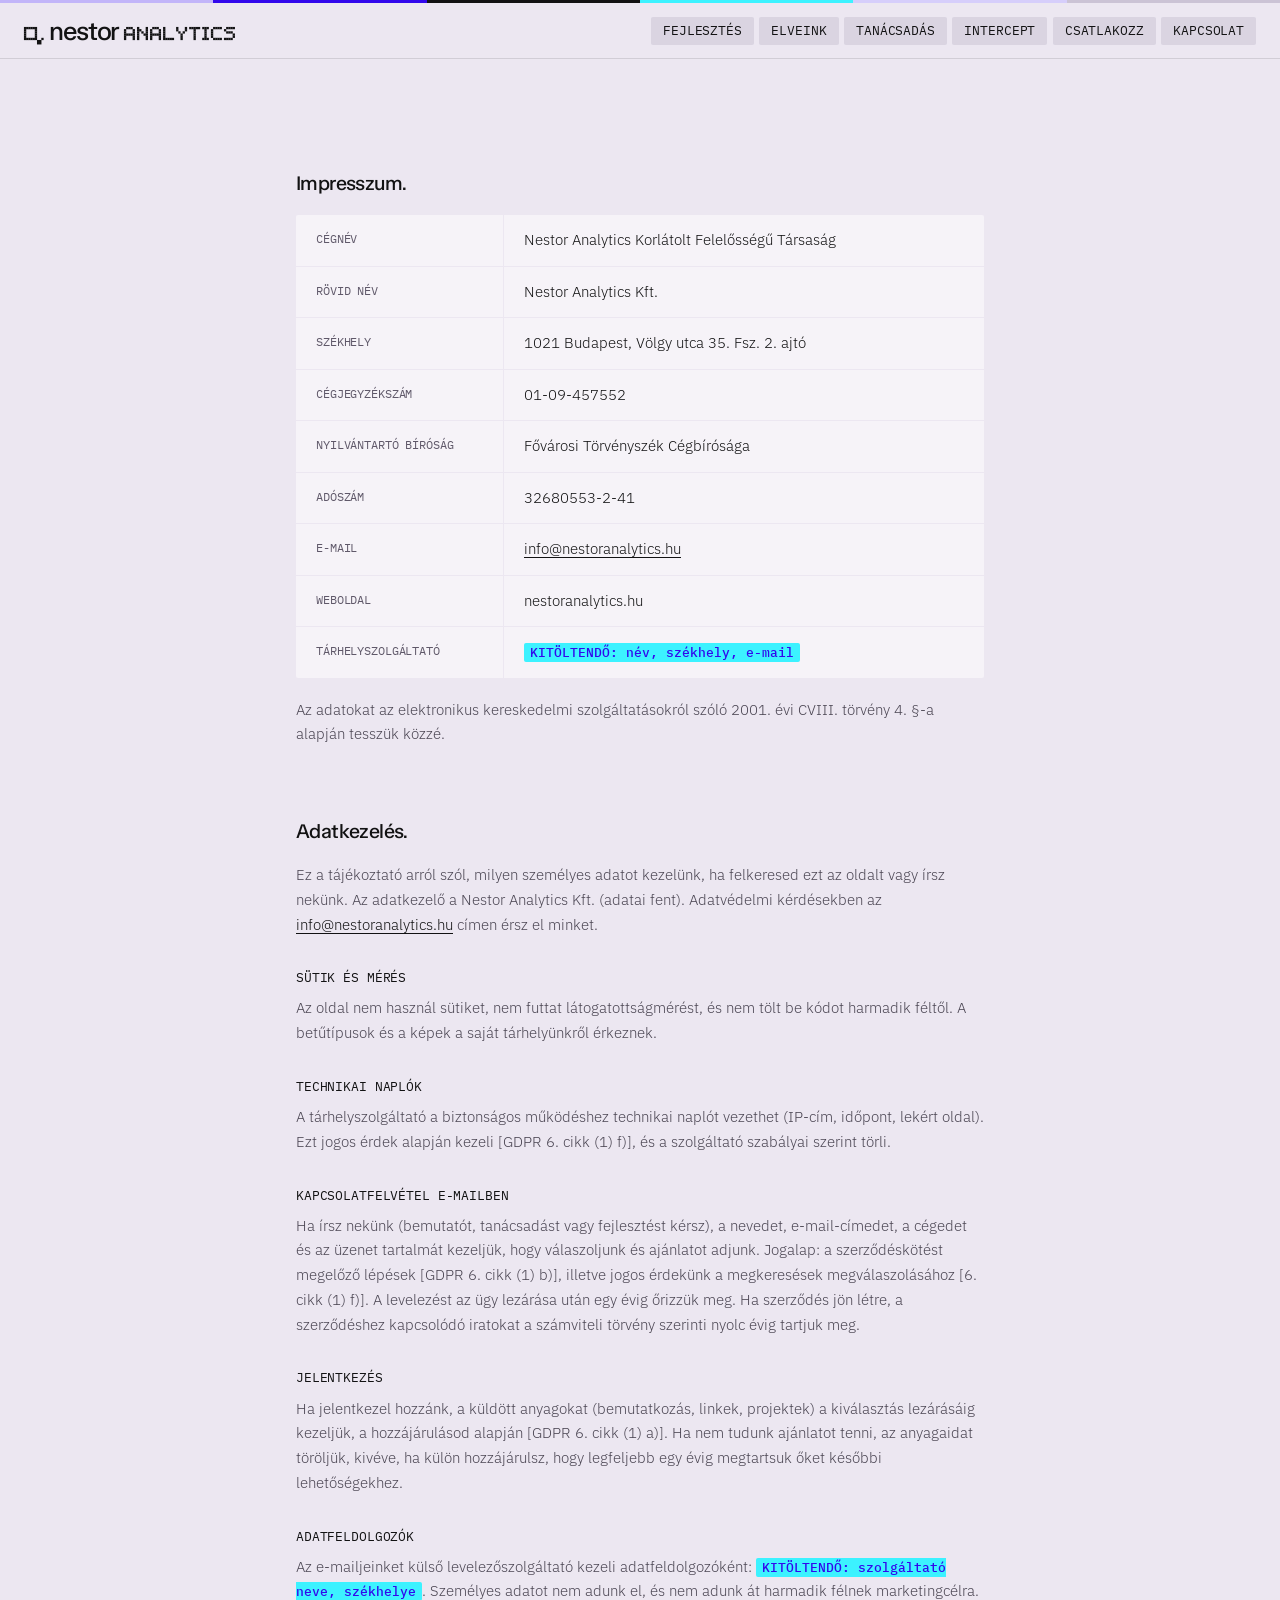
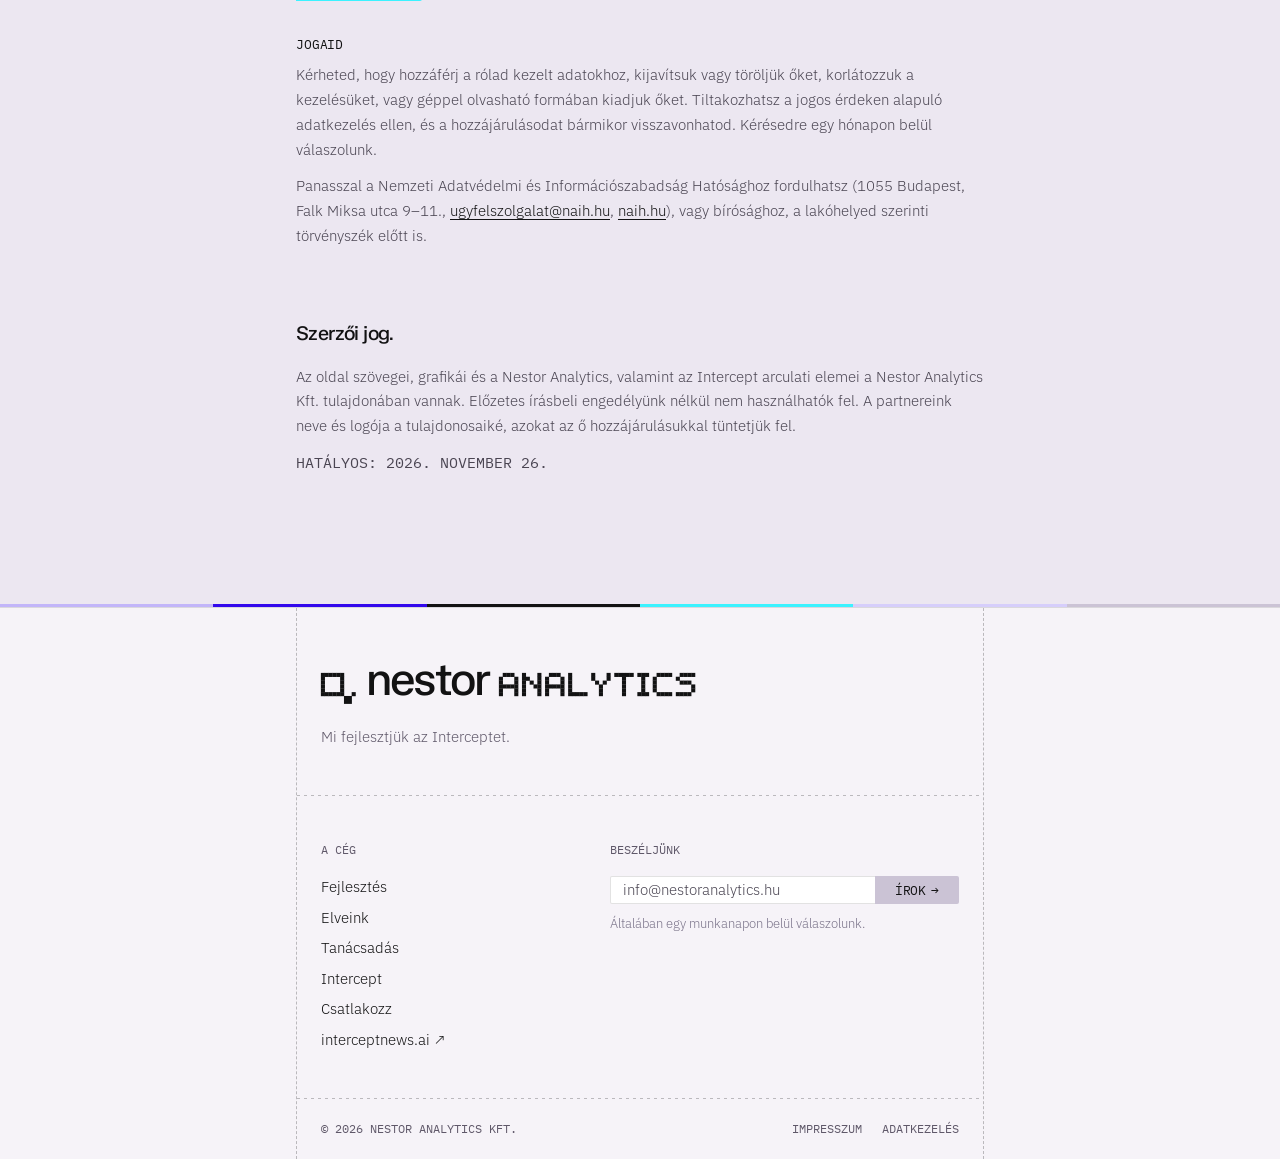
==== commit 212c13a8: "Move principles under development, reorder nav Co-Authored-By: Claude Opus 5.5 <noreply@anthropic.co" ====
--- a/impresszum.html
+++ b/impresszum.html
@@ -350,8 +350,8 @@
     <a class="mark word" href="index.html" aria-label="Nestor Analytics — vissza az elejére"><svg class="pm" aria-hidden="true"></svg><span class="lc" aria-hidden="true">nestor</span><svg class="pa" aria-hidden="true"></svg></a>
     <nav aria-label="Fő navigáció"><ul>
       <li><a class="btn chip" href="index.html#megoldasok">Fejlesztés</a></li>
+      <li><a class="btn chip" href="index.html#elveink">Elveink</a></li>
       <li><a class="btn chip" href="index.html#tanacsadas">Tanácsadás</a></li>
-      <li><a class="btn chip" href="index.html#elveink">Elveink</a></li>
       <li><a class="btn chip" href="index.html#intercept">Intercept</a></li>
       <li><a class="btn chip" href="index.html#csatlakozz">Csatlakozz</a></li>
       <li><a class="btn chip" href="index.html#kapcsolat">Kapcsolat</a></li>
@@ -413,8 +413,8 @@
           <h5>A cég</h5>
           <ul>
             <li><a href="index.html#megoldasok">Fejlesztés</a></li>
+            <li><a href="index.html#elveink">Elveink</a></li>
             <li><a href="index.html#tanacsadas">Tanácsadás</a></li>
-            <li><a href="index.html#elveink">Elveink</a></li>
             <li><a href="index.html#intercept">Intercept</a></li>
             <li><a href="index.html#csatlakozz">Csatlakozz</a></li>
             <li><a href="https://interceptnews.ai" target="_blank" rel="noopener">interceptnews.ai ↗</a></li>
